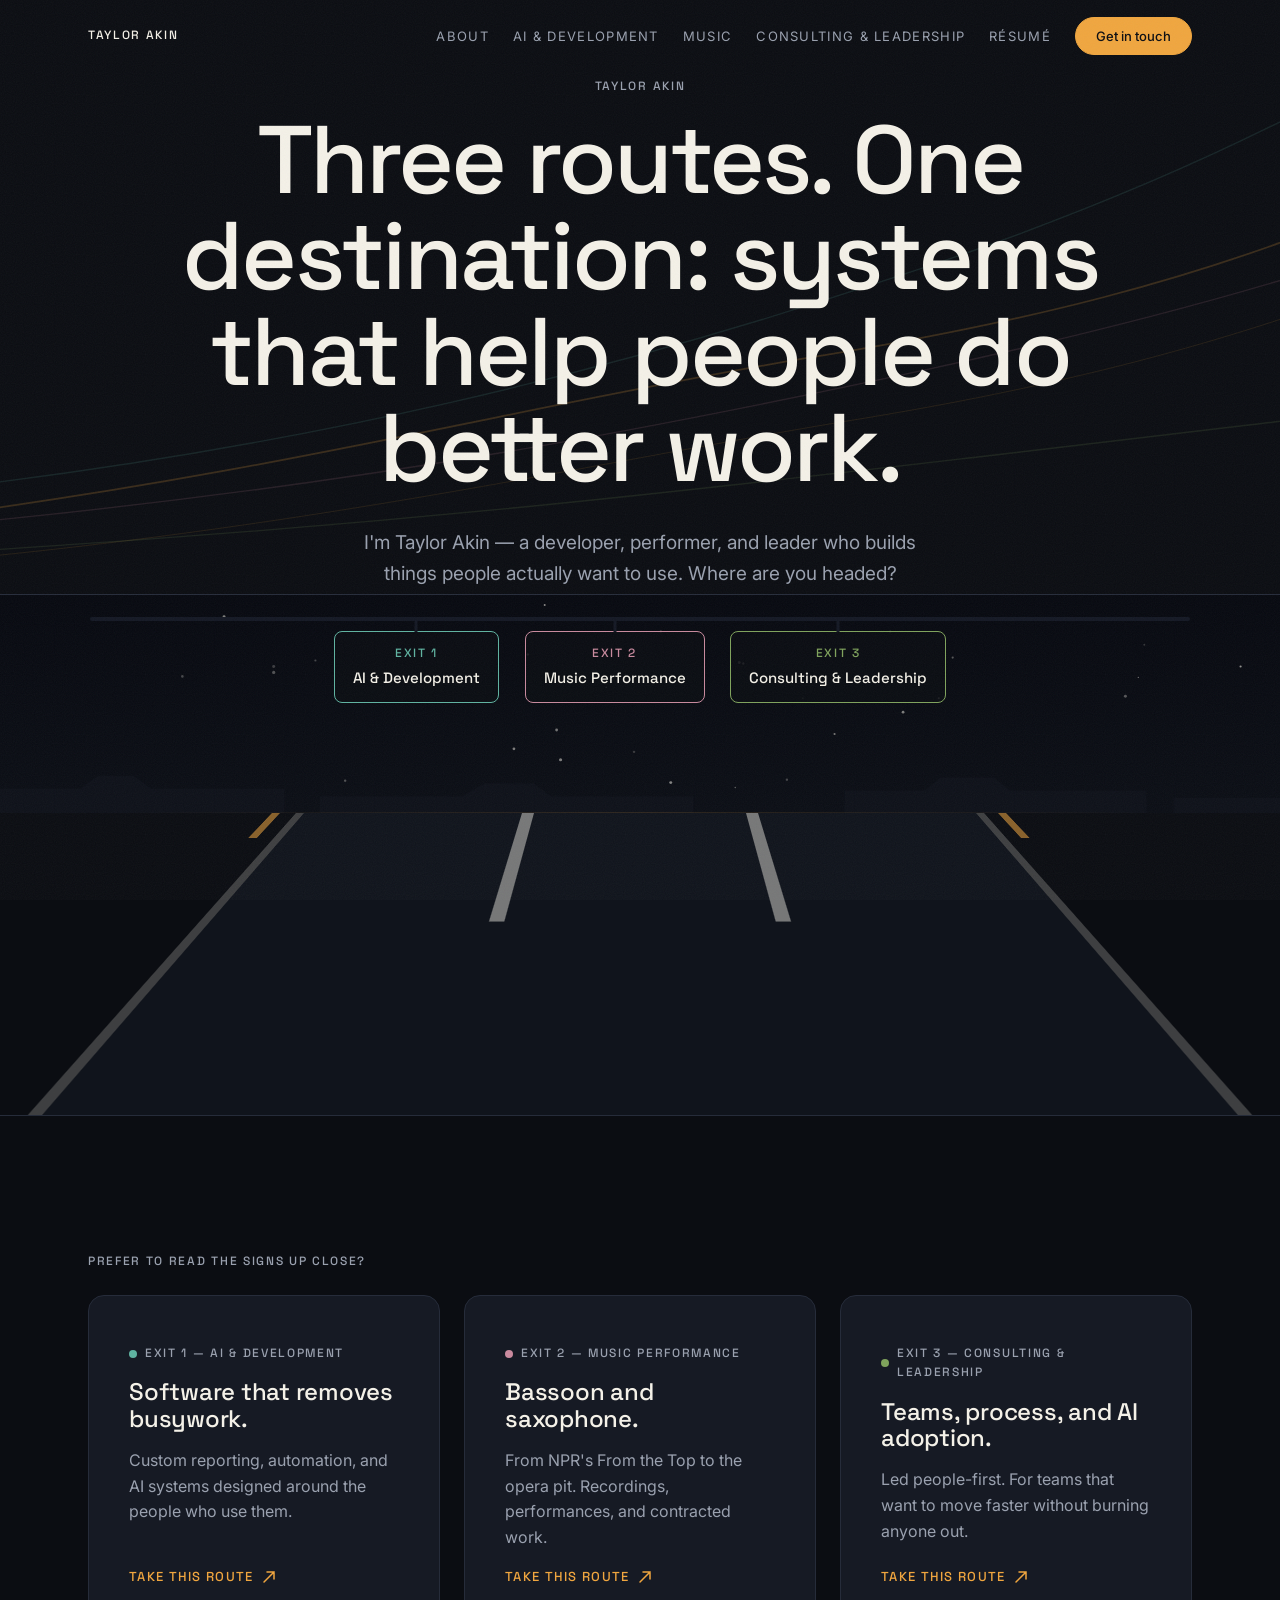
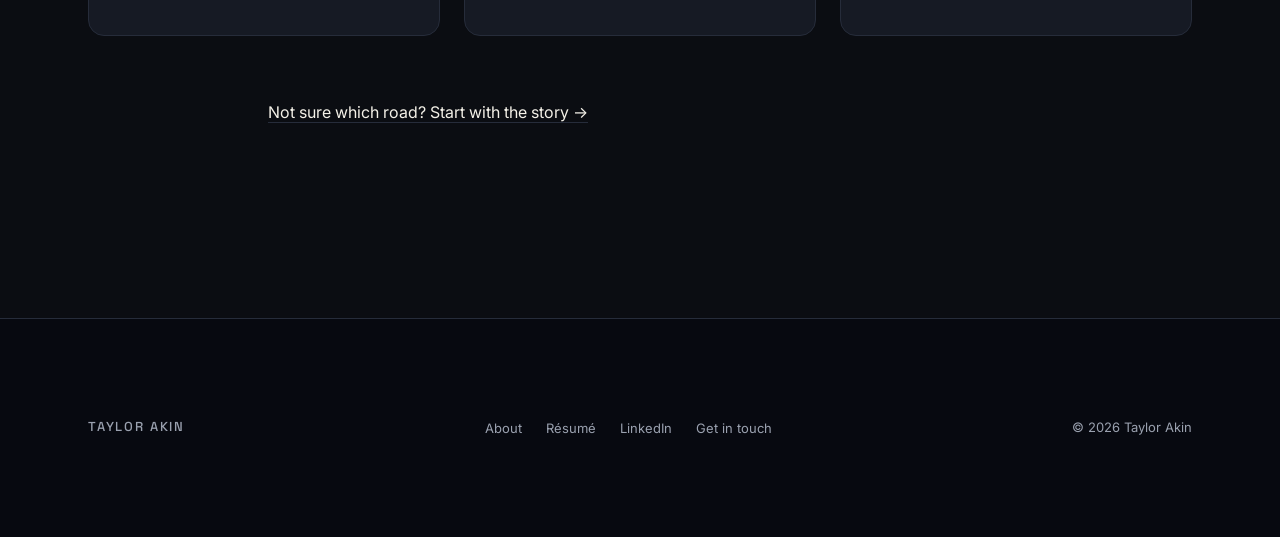
==== index.html @ 7f1b53a5 "Initial commit: Taylor Akin personal website with highway scene and three paths - Static HTML/CSS/Ja" ====
<!DOCTYPE html>
<html lang="en">
<head>
  <meta charset="UTF-8">
  <meta name="viewport" content="width=device-width, initial-scale=1.0">
  <title>Taylor Akin — AI Developer, Musician, Systems-Focused Leader</title>
  <meta name="description" content="Taylor Akin builds systems that help people do better work — AI-powered software, contracted music performance, and people-first technical leadership.">
  <meta property="og:title" content="Taylor Akin — AI Developer, Musician, Systems-Focused Leader">
  <meta property="og:description" content="Taylor Akin builds systems that help people do better work — AI-powered software, contracted music performance, and people-first technical leadership.">
  <meta property="og:type" content="website">
  <meta property="og:site_name" content="Taylor Akin">
  <link rel="icon" type="image/svg+xml" href="/assets/favicon.svg">
  <link rel="preconnect" href="https://fonts.googleapis.com">
  <link rel="preconnect" href="https://fonts.gstatic.com" crossorigin>
  <link href="https://fonts.googleapis.com/css2?family=Inter:wght@400;500&family=Space+Grotesk:wght@500&display=swap" rel="stylesheet">
  <link rel="stylesheet" href="/assets/css/style.css">
</head>
<body>

  <header class="nav">
    <div class="container nav-inner">
      <a class="nav-brand" href="/">Taylor Akin</a>
      <button class="nav-toggle" aria-expanded="false" aria-controls="nav-links">Menu</button>
      <ul class="nav-links" id="nav-links">
        <li><a href="/about/">About</a></li>
        <li><a href="/ai-development/">AI &amp; Development</a></li>
        <li><a href="/music/">Music</a></li>
        <li><a href="/consulting-leadership/">Consulting &amp; Leadership</a></li>
        <li><a href="/resume/">Résumé</a></li>
        <li><a class="btn btn-primary btn-compact" href="/contact/">Get in touch</a></li>
      </ul>
    </div>
  </header>

  <main>
    <section class="hero hero--slim">
      <div class="trails" aria-hidden="true">
        <svg viewBox="0 0 1440 800" preserveAspectRatio="xMidYMid slice">
          <path class="trail trail-sodium" stroke-width="2" opacity="0.2"
                d="M-100,650 C300,600 600,520 900,470 C1150,430 1350,380 1540,300"/>
          <path class="trail trail-sodium" stroke-width="1" opacity="0.12"
                d="M-100,700 C350,660 650,590 950,540 C1200,500 1380,450 1540,390"/>
          <path class="trail trail-teal" stroke-width="1.5" opacity="0.14"
                d="M-100,620 C350,570 700,480 1000,380 C1200,315 1380,240 1540,150"/>
          <path class="trail trail-rose" stroke-width="1.5" opacity="0.14"
                d="M-100,660 C400,615 750,545 1050,480 C1270,432 1420,390 1540,350"/>
          <path class="trail trail-green" stroke-width="1.5" opacity="0.14"
                d="M-100,690 C420,660 800,615 1100,580 C1300,556 1440,540 1540,528"/>
        </svg>
      </div>
      <div class="container hero-inner">
        <span class="eyebrow reveal">Taylor Akin</span>
        <h1 class="reveal reveal-delay-1">Three routes. One destination: systems that help people do better work.</h1>
        <p class="lead reveal reveal-delay-2">I'm Taylor Akin — a developer, performer, and leader who builds things people actually want to use. Where are you headed?</p>
      </div>
    </section>

    <div class="highway" data-highway="full" data-current="home"></div>

    <section class="section-tight mt-8">
      <div class="container">
        <span class="eyebrow reveal">Prefer to read the signs up close?</span>
        <div class="exit-grid mt-5">
          <a class="exit-card reveal" href="/ai-development/">
            <span class="eyebrow"><span class="exit-dot exit-dot--teal"></span>Exit 1 — AI &amp; Development</span>
            <h2>Software that removes busywork.</h2>
            <p>Custom reporting, automation, and AI systems designed around the people who use them.</p>
            <span class="exit-arrow">Take this route
              <svg width="14" height="14" viewBox="0 0 14 14" fill="none"><path d="M2 12 L12 2 M5 2 H12 V9" stroke="currentColor" stroke-width="1.5" stroke-linecap="round"/></svg>
            </span>
          </a>
          <a class="exit-card reveal reveal-delay-1" href="/music/">
            <span class="eyebrow"><span class="exit-dot exit-dot--rose"></span>Exit 2 — Music Performance</span>
            <h2>Bassoon and saxophone.</h2>
            <p>From NPR's From the Top to the opera pit. Recordings, performances, and contracted work.</p>
            <span class="exit-arrow">Take this route
              <svg width="14" height="14" viewBox="0 0 14 14" fill="none"><path d="M2 12 L12 2 M5 2 H12 V9" stroke="currentColor" stroke-width="1.5" stroke-linecap="round"/></svg>
            </span>
          </a>
          <a class="exit-card reveal reveal-delay-2" href="/consulting-leadership/">
            <span class="eyebrow"><span class="exit-dot exit-dot--green"></span>Exit 3 — Consulting &amp; Leadership</span>
            <h2>Teams, process, and AI adoption.</h2>
            <p>Led people-first. For teams that want to move faster without burning anyone out.</p>
            <span class="exit-arrow">Take this route
              <svg width="14" height="14" viewBox="0 0 14 14" fill="none"><path d="M2 12 L12 2 M5 2 H12 V9" stroke="currentColor" stroke-width="1.5" stroke-linecap="round"/></svg>
            </span>
          </a>
        </div>
        <p class="center mt-8 reveal"><a href="/about/">Not sure which road? Start with the story →</a></p>
      </div>
    </section>
  </main>

  <footer class="footer">
    <div class="container footer-inner">
      <span class="nav-brand">Taylor Akin</span>
      <ul class="footer-links">
        <li><a href="/about/">About</a></li>
        <li><a href="/resume/">Résumé</a></li>
        <li><a href="https://www.linkedin.com/in/taylor-akin" rel="noopener" target="_blank">LinkedIn</a></li>
        <li><a href="/contact/">Get in touch</a></li>
      </ul>
      <span>© <span data-year>2026</span> Taylor Akin</span>
    </div>
  </footer>

  <script src="/assets/js/main.js"></script>
  <script src="/assets/js/highway.js"></script>
</body>
</html>
---- assets/css/style.css ----
/* ============================================================
   Taylor Akin — Night Drive design system
   Source of truth: DESIGN.md (approved 2026-07-05)
   ============================================================ */

/* ---------- Tokens ---------- */
:root {
  /* Colours — Taylor Akin brand (derived) */
  --color-asphalt: #0b0d12;
  --color-underpass: #070910;
  --color-overpass: #161a24;
  --color-overpass-lift: #1c2130;
  --color-guardrail: #262c3a;
  --color-lane-paint: #f4f1e8;
  --color-dust: #9aa1af;
  --color-sodium: #f0a63f;
  --color-sodium-deep: #c77f1d;
  --color-exit-teal: #5fb3a1;
  --color-exit-rose: #c98a9e;
  --color-exit-green: #7fa35c;

  /* Fonts */
  --font-display: 'Space Grotesk', ui-sans-serif, system-ui, sans-serif;
  --font-body: 'Inter', ui-sans-serif, system-ui, sans-serif;

  /* Type scale */
  --text-display: clamp(3rem, 8vw, 6rem);
  --text-heading-lg: clamp(2.25rem, 5vw, 3.8rem);
  --text-heading: clamp(1.75rem, 3.5vw, 2.25rem);
  --text-subheading: 1.5rem;
  --text-body-lg: 1.1875rem;
  --text-body: 1rem;
  --text-caption: 0.8125rem;
  --text-eyebrow: 0.75rem;

  /* Spacing */
  --space-1: 4px;  --space-2: 8px;   --space-3: 12px;  --space-4: 16px;
  --space-5: 24px; --space-6: 32px;  --space-7: 48px;  --space-8: 64px;
  --space-9: 96px; --space-10: 120px; --space-11: 160px; --space-12: 200px;

  /* Layout */
  --page-max-width: 1200px;
  --prose-max-width: 680px;
  --section-gap: var(--space-10);

  /* Radius */
  --radius-pill: 999px;
  --radius-card: 16px;
  --radius-chip: 8px;

  /* Motion */
  --ease-glide: cubic-bezier(0.19, 1, 0.22, 1);
  --duration-micro: 0.3s;
  --duration-reveal: 0.9s;

  /* Glow — sole elevation effect */
  --glow-sodium: 0 0 24px rgba(240, 166, 63, 0.25);
}

/* ---------- Reset & base ---------- */
*, *::before, *::after { box-sizing: border-box; margin: 0; padding: 0; }

html { scroll-behavior: smooth; }

body {
  background: var(--color-asphalt);
  color: var(--color-lane-paint);
  font-family: var(--font-body);
  font-size: var(--text-body);
  line-height: 1.6;
  -webkit-font-smoothing: antialiased;
  overflow-x: hidden;
}

img, svg, iframe { max-width: 100%; display: block; }

a { color: inherit; text-decoration: none; }

::selection { background: var(--color-sodium); color: var(--color-asphalt); }

:focus-visible {
  outline: 2px solid var(--color-sodium);
  outline-offset: 2px;
  border-radius: 2px;
}

/* Asphalt grain — one fixed noise overlay for atmosphere */
body::after {
  content: "";
  position: fixed;
  inset: 0;
  pointer-events: none;
  z-index: 999;
  opacity: 0.05;
  background-image: url("data:image/svg+xml,%3Csvg xmlns='http://www.w3.org/2000/svg' width='160' height='160'%3E%3Cfilter id='n'%3E%3CfeTurbulence type='fractalNoise' baseFrequency='0.9' numOctaves='2'/%3E%3C/filter%3E%3Crect width='100%25' height='100%25' filter='url(%23n)'/%3E%3C/svg%3E");
}

/* ---------- Typography ---------- */
h1, h2, h3, h4 {
  font-family: var(--font-display);
  font-weight: 500;
  color: var(--color-lane-paint);
}

h1 { font-size: var(--text-heading-lg); line-height: 1.05; letter-spacing: -0.02em; }
h2 { font-size: var(--text-heading); line-height: 1.1; letter-spacing: -0.01em; }
h3 { font-size: var(--text-subheading); line-height: 1.3; letter-spacing: -0.01em; }

p { color: var(--color-dust); max-width: var(--prose-max-width); }
p strong { color: var(--color-lane-paint); font-weight: 500; }

.lead { font-size: var(--text-body-lg); }

.eyebrow {
  font-family: var(--font-display);
  font-size: var(--text-eyebrow);
  font-weight: 500;
  text-transform: uppercase;
  letter-spacing: 0.14em;
  color: var(--color-dust);
  display: block;
  margin-bottom: var(--space-4);
}

.text-sodium { color: var(--color-sodium); }

/* Inline links inside prose */
.prose a, p a {
  color: var(--color-lane-paint);
  border-bottom: 1px solid var(--color-guardrail);
  transition: color var(--duration-micro) ease-out, border-color var(--duration-micro) ease-out;
}
.prose a:hover, p a:hover { color: var(--color-sodium); border-color: var(--color-sodium); }

/* ---------- Layout ---------- */
.container {
  max-width: var(--page-max-width);
  margin-inline: auto;
  padding-inline: clamp(20px, 4vw, 48px);
}

.section { padding-block: clamp(72px, 9vw, 120px); }
.section-tight { padding-block: clamp(48px, 6vw, 72px); }

/* Dashed lane divider — max one per page */
.lane-divider {
  border: none;
  border-top: 1px dashed var(--color-guardrail);
  max-width: var(--page-max-width);
  margin-inline: auto;
}

/* Thin light streak used as interior-page motif */
.streak {
  height: 1px;
  background: linear-gradient(90deg, transparent, rgba(240, 166, 63, 0.4), transparent);
  border: none;
  margin: 0 auto;
  max-width: var(--page-max-width);
}

/* ---------- Navigation ---------- */
.nav {
  position: fixed;
  top: 0; left: 0; right: 0;
  z-index: 100;
  transition: background-color var(--duration-micro) ease-out, backdrop-filter var(--duration-micro) ease-out;
}
.nav.is-scrolled {
  background: rgba(11, 13, 18, 0.8);
  backdrop-filter: blur(8px);
  -webkit-backdrop-filter: blur(8px);
  border-bottom: 1px solid var(--color-guardrail);
}
.nav-inner {
  display: flex;
  align-items: center;
  justify-content: space-between;
  gap: var(--space-5);
  height: 72px;
}
.nav-brand {
  font-family: var(--font-display);
  font-weight: 500;
  font-size: var(--text-eyebrow);
  letter-spacing: 0.14em;
  text-transform: uppercase;
  color: var(--color-lane-paint);
  white-space: nowrap;
}
.nav-links {
  display: flex;
  align-items: center;
  gap: var(--space-5);
  list-style: none;
}
.nav-links a:not(.btn) {
  font-size: var(--text-caption);
  text-transform: uppercase;
  letter-spacing: 0.1em;
  color: var(--color-dust);
  padding-block: var(--space-2);
  border-bottom: 2px solid transparent;
  transition: color var(--duration-micro) ease-out, border-color var(--duration-micro) ease-out;
}
.nav-links a:not(.btn):hover { color: var(--color-lane-paint); }
.nav-links a[aria-current="page"] {
  color: var(--color-lane-paint);
  border-bottom-color: var(--color-sodium);
}
.nav-toggle {
  display: none;
  background: none;
  border: 1px solid var(--color-guardrail);
  border-radius: var(--radius-chip);
  color: var(--color-lane-paint);
  font: inherit;
  padding: var(--space-2) var(--space-3);
  cursor: pointer;
}

@media (max-width: 920px) {
  .nav-toggle { display: block; }
  .nav-links {
    display: none;
    position: absolute;
    top: 72px; left: 0; right: 0;
    flex-direction: column;
    align-items: flex-start;
    padding: var(--space-5) clamp(20px, 4vw, 48px) var(--space-6);
    background: rgba(11, 13, 18, 0.97);
    backdrop-filter: blur(8px);
    border-bottom: 1px solid var(--color-guardrail);
  }
  .nav-links.is-open { display: flex; }
}

/* ---------- Buttons ---------- */
.btn {
  display: inline-flex;
  align-items: center;
  gap: var(--space-2);
  font-family: var(--font-body);
  font-size: 0.9375rem;
  font-weight: 500;
  border-radius: var(--radius-pill);
  padding: 12px 28px;
  cursor: pointer;
  transition: background-color var(--duration-micro) ease-out,
              border-color var(--duration-micro) ease-out,
              color var(--duration-micro) ease-out,
              box-shadow var(--duration-micro) ease-out;
}
.btn-primary {
  background: var(--color-sodium);
  color: var(--color-asphalt);
  border: 1px solid var(--color-sodium);
}
.btn-primary:hover {
  background: var(--color-sodium-deep);
  border-color: var(--color-sodium-deep);
  box-shadow: var(--glow-sodium);
}
.btn-ghost {
  background: transparent;
  color: var(--color-lane-paint);
  border: 1px solid rgba(244, 241, 232, 0.3);
}
.btn-ghost:hover { border-color: var(--color-lane-paint); }
.btn-compact { padding: 8px 20px; font-size: var(--text-caption); }

/* ---------- Hero ---------- */
.hero {
  position: relative;
  min-height: 100vh;
  display: flex;
  flex-direction: column;
  justify-content: center;
  padding-top: 72px;
  overflow: hidden;
}
.hero-inner { position: relative; z-index: 2; text-align: center; }
.hero h1 {
  font-size: var(--text-display);
  line-height: 1.0;
  letter-spacing: -0.03em;
  max-width: 20ch;
  margin-inline: auto;
}
.hero .lead {
  margin: var(--space-6) auto 0;
  max-width: 46ch;
}

/* Interior page hero — shorter, left-aligned */
.page-hero {
  position: relative;
  padding-top: calc(72px + clamp(72px, 10vw, 140px));
  padding-bottom: clamp(48px, 6vw, 88px);
  overflow: hidden;
}
.page-hero h1 { max-width: 16ch; }
.page-hero .lead { margin-top: var(--space-5); }

/* Light trails — signature visual (full-size on Home only) */
.trails {
  position: absolute;
  inset: 0;
  z-index: 1;
  pointer-events: none;
}
.trails svg { width: 100%; height: 100%; }
.trail {
  fill: none;
  stroke-linecap: round;
  animation: trail-drift 10s ease-in-out infinite alternate;
}
.trail-sodium { stroke: var(--color-sodium); }
.trail-teal   { stroke: var(--color-exit-teal); animation-delay: -3s; }
.trail-rose   { stroke: var(--color-exit-rose); animation-delay: -6s; }
.trail-green  { stroke: var(--color-exit-green); animation-delay: -8s; }

@keyframes trail-drift {
  from { opacity: 0.5; transform: translateX(-1.5%); }
  to   { opacity: 1;   transform: translateX(1.5%); }
}

/* ---------- Exit sign path cards ---------- */
.exit-grid {
  display: grid;
  grid-template-columns: repeat(3, 1fr);
  gap: var(--space-5);
}
@media (max-width: 860px) { .exit-grid { grid-template-columns: 1fr; } }

.exit-card {
  position: relative;
  display: flex;
  flex-direction: column;
  gap: var(--space-4);
  background: var(--color-overpass);
  border: 1px solid var(--color-guardrail);
  border-radius: var(--radius-card);
  padding: var(--space-7) 40px;
  transition: background-color var(--duration-micro) ease-out, border-color var(--duration-micro) ease-out;
}
.exit-card:hover { background: var(--color-overpass-lift); border-color: #303748; }
.exit-card .eyebrow {
  display: flex;
  align-items: center;
  gap: var(--space-2);
  margin-bottom: 0;
}
.exit-dot {
  width: 8px; height: 8px;
  border-radius: 50%;
  flex-shrink: 0;
}
.exit-dot--teal  { background: var(--color-exit-teal); }
.exit-dot--rose  { background: var(--color-exit-rose); }
.exit-dot--green { background: var(--color-exit-green); }

.exit-card h2, .exit-card h3 { font-size: var(--text-subheading); }
.exit-card p { font-size: var(--text-body); }
.exit-arrow {
  margin-top: auto;
  align-self: flex-start;
  display: inline-flex;
  align-items: center;
  gap: var(--space-2);
  color: var(--color-sodium);
  font-family: var(--font-display);
  font-size: var(--text-caption);
  font-weight: 500;
  letter-spacing: 0.1em;
  text-transform: uppercase;
}
.exit-arrow svg { transition: transform var(--duration-micro) ease-out; }
.exit-card:hover .exit-arrow svg { transform: translate(2px, -2px); }

/* ---------- Content cards ---------- */
.card {
  background: var(--color-overpass);
  border: 1px solid var(--color-guardrail);
  border-radius: var(--radius-card);
  padding: 40px;
}
.card + .card { margin-top: var(--space-5); }
.card h3 { margin-bottom: var(--space-3); }
.card .eyebrow { margin-bottom: var(--space-3); }

.card-grid {
  display: grid;
  grid-template-columns: repeat(auto-fit, minmax(280px, 1fr));
  gap: var(--space-5);
}
.card-grid .card + .card { margin-top: 0; }

.stat {
  font-family: var(--font-display);
  font-size: var(--text-heading);
  color: var(--color-sodium);
  line-height: 1;
}

/* ---------- Lists ---------- */
.tag-list {
  display: flex;
  flex-wrap: wrap;
  gap: var(--space-2);
  list-style: none;
}
.tag {
  font-size: var(--text-caption);
  color: var(--color-dust);
  border: 1px solid var(--color-guardrail);
  border-radius: var(--radius-pill);
  padding: 6px 14px;
}

.reading-list {
  list-style: none;
  columns: 2;
  column-gap: var(--space-7);
}
@media (max-width: 700px) { .reading-list { columns: 1; } }
.reading-list li {
  color: var(--color-dust);
  padding-block: var(--space-3);
  border-bottom: 1px dashed var(--color-guardrail);
  break-inside: avoid;
}
.reading-list li strong { color: var(--color-lane-paint); font-weight: 500; }

/* Numbered how-I-work list */
.numbered-list { list-style: none; counter-reset: step; }
.numbered-list li {
  counter-increment: step;
  position: relative;
  padding: var(--space-4) 0 var(--space-4) var(--space-8);
  border-bottom: 1px dashed var(--color-guardrail);
  color: var(--color-dust);
  max-width: var(--prose-max-width);
}
.numbered-list li::before {
  content: counter(step, decimal-leading-zero);
  position: absolute;
  left: 0;
  top: var(--space-4);
  font-family: var(--font-display);
  font-weight: 500;
  color: var(--color-sodium);
}
.numbered-list strong { color: var(--color-lane-paint); font-weight: 500; }

/* ---------- Timeline ---------- */
.filter-bar {
  display: flex;
  flex-wrap: wrap;
  gap: var(--space-2);
  margin-bottom: var(--space-7);
}
.filter-pill {
  font-family: var(--font-body);
  font-size: var(--text-caption);
  color: var(--color-dust);
  background: transparent;
  border: 1px solid var(--color-guardrail);
  border-radius: var(--radius-pill);
  padding: 8px 18px;
  cursor: pointer;
  transition: all var(--duration-micro) ease-out;
}
.filter-pill:hover { color: var(--color-lane-paint); border-color: var(--color-dust); }
.filter-pill.is-active { color: var(--color-sodium); border-color: var(--color-sodium); background: rgba(240, 166, 63, 0.12); }
.filter-pill.is-active[data-filter="dev"] { color: var(--color-exit-teal); border-color: var(--color-exit-teal); background: rgba(95, 179, 161, 0.12); }
.filter-pill.is-active[data-filter="music"] { color: var(--color-exit-rose); border-color: var(--color-exit-rose); background: rgba(201, 138, 158, 0.12); }
.filter-pill.is-active[data-filter="leadership"] { color: var(--color-exit-green); border-color: var(--color-exit-green); background: rgba(127, 163, 92, 0.12); }
.filter-pill.is-active[data-filter="education"] { color: var(--color-lane-paint); border-color: var(--color-lane-paint); background: rgba(244, 241, 232, 0.08); }

.timeline {
  position: relative;
  padding-left: var(--space-6);
  border-left: 2px solid var(--color-guardrail);
}
.timeline-entry {
  position: relative;
  padding-bottom: var(--space-7);
  transition: opacity var(--duration-micro) ease-out;
}
.timeline-entry::before {
  content: "";
  position: absolute;
  left: calc(-1 * var(--space-6) - 5px);
  top: 8px;
  width: 8px; height: 8px;
  border-radius: 50%;
  background: var(--color-sodium);
}
.timeline-entry.is-dimmed { opacity: 0.2; }
.timeline-entry .eyebrow { margin-bottom: var(--space-2); }
.timeline-entry h3 { margin-bottom: var(--space-2); }
.timeline-entry p { margin-bottom: var(--space-3); }

.cat-tags { display: flex; flex-wrap: wrap; gap: var(--space-2); list-style: none; }
.cat-tag {
  font-size: var(--text-eyebrow);
  font-family: var(--font-display);
  font-weight: 500;
  text-transform: uppercase;
  letter-spacing: 0.1em;
  border-radius: var(--radius-pill);
  padding: 4px 12px;
}
.cat-tag--dev { color: var(--color-exit-teal); background: rgba(95, 179, 161, 0.15); }
.cat-tag--music { color: var(--color-exit-rose); background: rgba(201, 138, 158, 0.15); }
.cat-tag--leadership { color: var(--color-exit-green); background: rgba(127, 163, 92, 0.15); }
.cat-tag--education { color: var(--color-lane-paint); background: rgba(244, 241, 232, 0.1); }

/* ---------- Media embeds ---------- */
.embed-card {
  border: 1px solid var(--color-guardrail);
  border-radius: var(--radius-card);
  overflow: hidden;
  background: var(--color-overpass);
}
.embed-card .ratio {
  position: relative;
  aspect-ratio: 16 / 9;
}
.embed-card iframe {
  position: absolute;
  inset: 0;
  width: 100%; height: 100%;
  border: 0;
}
.embed-caption {
  padding: var(--space-4) var(--space-5);
  font-size: var(--text-caption);
  color: var(--color-dust);
}
.embed-grid {
  display: grid;
  grid-template-columns: 1fr 1fr;
  gap: var(--space-5);
  margin-top: var(--space-5);
}
@media (max-width: 700px) { .embed-grid { grid-template-columns: 1fr; } }

/* Link card (From the Top) */
.link-card {
  display: flex;
  align-items: center;
  justify-content: space-between;
  gap: var(--space-4);
  background: var(--color-overpass);
  border: 1px solid var(--color-guardrail);
  border-radius: var(--radius-card);
  padding: var(--space-5) var(--space-6);
  transition: background-color var(--duration-micro) ease-out, border-color var(--duration-micro) ease-out;
}
.link-card:hover { background: var(--color-overpass-lift); border-color: #303748; }
.link-card .link-title { color: var(--color-lane-paint); font-weight: 500; }
.link-card .link-sub { font-size: var(--text-caption); color: var(--color-dust); }
.link-card .exit-arrow { margin: 0; }

/* ---------- Forms ---------- */
.intent-group {
  display: flex;
  flex-wrap: wrap;
  gap: var(--space-2);
}
.intent-pill {
  position: relative;
  font-size: var(--text-caption);
  color: var(--color-dust);
  border: 1px solid var(--color-guardrail);
  border-radius: var(--radius-pill);
  padding: 10px 20px;
  cursor: pointer;
  transition: all var(--duration-micro) ease-out;
}
.intent-pill:hover { color: var(--color-lane-paint); border-color: var(--color-dust); }
.intent-pill input {
  position: absolute;
  opacity: 0;
  inset: 0;
  cursor: pointer;
}
.intent-pill.is-selected {
  color: var(--color-sodium);
  border-color: var(--color-sodium);
  background: rgba(240, 166, 63, 0.15);
}
.intent-helper {
  margin-top: var(--space-4);
  font-size: var(--text-caption);
  color: var(--color-sodium);
  min-height: 1.4em;
}

.form-grid { display: grid; gap: var(--space-5); margin-top: var(--space-6); max-width: var(--prose-max-width); }
.form-row { display: grid; grid-template-columns: 1fr 1fr; gap: var(--space-5); }
@media (max-width: 600px) { .form-row { grid-template-columns: 1fr; } }

.field label {
  display: block;
  font-size: var(--text-caption);
  color: var(--color-dust);
  margin-bottom: var(--space-2);
}
.field input, .field textarea {
  width: 100%;
  background: var(--color-overpass);
  border: 1px solid var(--color-guardrail);
  border-radius: var(--radius-card);
  color: var(--color-lane-paint);
  font: inherit;
  padding: 14px 18px;
  transition: border-color var(--duration-micro) ease-out;
}
.field input:focus, .field textarea:focus {
  outline: none;
  border-color: var(--color-sodium);
}
.field textarea { min-height: 160px; resize: vertical; }

.form-status {
  font-size: var(--text-caption);
  color: var(--color-sodium);
  min-height: 1.4em;
}

/* ---------- Footer ---------- */
.footer {
  background: var(--color-underpass);
  border-top: 1px solid var(--color-guardrail);
  padding-block: var(--space-9);
  margin-top: var(--section-gap);
}
.footer-inner {
  display: flex;
  flex-wrap: wrap;
  align-items: center;
  justify-content: space-between;
  gap: var(--space-5);
}
.footer a, .footer span {
  font-size: var(--text-caption);
  color: var(--color-dust);
}
.footer a { transition: color var(--duration-micro) ease-out; }
.footer a:hover { color: var(--color-lane-paint); }
.footer-links { display: flex; gap: var(--space-5); list-style: none; flex-wrap: wrap; }

/* ---------- Reveal animations ---------- */
.reveal {
  opacity: 0;
  transform: translateY(24px);
  transition: opacity var(--duration-reveal) var(--ease-glide),
              transform var(--duration-reveal) var(--ease-glide);
}
.reveal.is-visible { opacity: 1; transform: none; }
.reveal-delay-1 { transition-delay: 0.1s; }
.reveal-delay-2 { transition-delay: 0.2s; }
.reveal-delay-3 { transition-delay: 0.3s; }

/* ---------- Utility ---------- */
.mt-2 { margin-top: var(--space-2); } .mt-4 { margin-top: var(--space-4); }
.mt-5 { margin-top: var(--space-5); } .mt-6 { margin-top: var(--space-6); }
.mt-7 { margin-top: var(--space-7); } .mt-8 { margin-top: var(--space-8); }
.cta-row { display: flex; flex-wrap: wrap; gap: var(--space-4); margin-top: var(--space-6); }
.center { text-align: center; }
.center p { margin-inline: auto; }

.visually-hidden {
  position: absolute;
  width: 1px; height: 1px;
  clip-path: inset(50%);
  overflow: hidden;
  white-space: nowrap;
}

/* ---------- Highway scene (Night Drive, chase-cam) ---------- */
.hero--slim { min-height: 66vh; }

[data-highway="mini"] { margin-top: var(--section-gap); }
.highway + .footer { margin-top: 0; }

.highway {
  --roll-dur: 0.9s;
  --ground-top: 42%;
  position: relative;
  height: clamp(460px, 58vh, 600px);
  overflow: hidden;
  border-top: 1px solid var(--color-guardrail);
  border-bottom: 1px solid var(--color-guardrail);
  background: linear-gradient(180deg, var(--color-underpass) 0%, #0b0e15 var(--ground-top), var(--color-asphalt) 100%);
}
.highway--mini { height: 260px; --ground-top: 34%; }

/* Sky + horizon */
.hw-sky {
  position: absolute;
  top: 0; left: 0; right: 0;
  height: var(--ground-top);
  width: 100%;
}
.hw-twinkle { animation: hw-twinkle 3.5s ease-in-out infinite; }
@keyframes hw-twinkle { 50% { opacity: 0.05; } }

.hw-mesas {
  position: absolute;
  left: 0; right: 0;
  top: calc(var(--ground-top) - 56px);
  height: 56px;
  width: 100%;
}
.highway--mini .hw-mesas { top: calc(var(--ground-top) - 36px); height: 36px; }

.hw-horizon {
  position: absolute;
  left: 0; right: 0;
  top: calc(var(--ground-top) - 1px);
  height: 2px;
  background: linear-gradient(90deg, transparent 10%, rgba(240, 166, 63, 0.14) 50%, transparent 90%);
}

/* Perspective ground plane — the video-game road */
.hw-ground {
  position: absolute;
  top: var(--ground-top); left: 0; right: 0; bottom: 0;
  overflow: hidden;
}
.hw-plane {
  position: absolute;
  top: 0; left: 50%;
  width: 2000px;
  height: 5200px;
  transform: translateX(-50%) perspective(620px) rotateX(58deg);
  transform-origin: top center;
  background:
    linear-gradient(90deg,
      transparent 0 32.8%,
      rgba(244, 241, 232, 0.22) 32.8% 33.2%,
      #10141c 33.2% 66.8%,
      rgba(244, 241, 232, 0.22) 66.8% 67.2%,
      transparent 67.2% 100%),
    var(--color-asphalt);
}
.hw-roll {
  position: absolute;
  top: 0; bottom: 0;
  animation: hw-roll var(--roll-dur) linear infinite;
}
@keyframes hw-roll { to { background-position-y: 560px; } }

.hw-dashline {
  width: 12px;
  transform: translateX(-50%);
  background: repeating-linear-gradient(180deg,
    rgba(244, 241, 232, 0.45) 0 160px,
    transparent 160px 560px);
}
.hw-dashline--l { left: 44.4%; }
.hw-dashline--r { left: 55.6%; }
.hw-ticks {
  width: 8px;
  background: repeating-linear-gradient(180deg,
    rgba(240, 166, 63, 0.55) 0 44px,
    transparent 44px 560px);
}
.hw-ticks--left  { left: 31.6%; }
.hw-ticks--right { left: 67.9%; }

/* Headlight pool ahead of the car */
.hw-beamglow {
  position: absolute;
  left: 50%;
  bottom: 26%;
  width: 36%;
  height: 20%;
  transform: translateX(-50%);
  background: radial-gradient(ellipse at center, rgba(240, 166, 63, 0.13), transparent 70%);
  pointer-events: none;
}
.highway--mini .hw-beamglow { bottom: 34%; }

/* The car — rear chase-cam view */
.hw-car {
  position: absolute;
  left: 50%;
  bottom: 3%;
  width: clamp(190px, 21vw, 280px);
  transform: translateX(-50%);
  transition: transform 1.05s cubic-bezier(0.5, 0, 0.8, 0.45), opacity 1.05s ease-in;
  z-index: 2;
}
.highway--mini .hw-car { width: 130px; bottom: 5%; }
.hw-carbob { animation: hw-bob 1.3s ease-in-out infinite alternate; }
@keyframes hw-bob { to { transform: translateY(-2px) rotate(0.3deg); } }
.hw-tl { filter: drop-shadow(0 0 6px rgba(226, 85, 77, 0.85)); }
.hw-signal { opacity: 0; }

/* Rare oncoming car — headlights growing from the horizon, left lane */
.hw-passer {
  position: absolute;
  left: 44%;
  top: 3%;
  display: flex;
  gap: 7px;
  opacity: 0;
  pointer-events: none;
}
.hw-passer span {
  width: 7px; height: 7px;
  border-radius: 50%;
  background: #f7d9a8;
  box-shadow: 0 0 10px 3px rgba(247, 217, 168, 0.6);
}
.hw-passer.run { animation: hw-pass 4s cubic-bezier(0.5, 0, 0.85, 0.5) forwards; }
@keyframes hw-pass {
  0%   { transform: translate(0, 0) scale(0.15); opacity: 0; }
  10%  { opacity: 0.9; }
  85%  { opacity: 1; }
  100% { transform: translate(-46vw, 62vh) scale(2.6); opacity: 0; }
}

/* Exit signs — overhead gantry */
.hw-signs {
  position: absolute;
  top: 7%;
  left: 0; right: 0;
  display: flex;
  justify-content: center;
  align-items: flex-start;
  gap: clamp(10px, 2vw, 28px);
  padding-inline: 16px;
  flex-wrap: wrap;
  z-index: 3;
}
.hw-signs::before {
  content: "";
  position: absolute;
  top: -14px;
  left: 7%;
  right: 7%;
  height: 4px;
  border-radius: 2px;
  background: #141824;
}
.hw-sign {
  --tint: var(--color-sodium);
  position: relative;
  display: flex;
  flex-direction: column;
  gap: 2px;
  background: rgba(11, 13, 18, 0.85);
  border: 1px solid var(--tint);
  border-radius: var(--radius-chip);
  padding: 12px 18px;
  text-align: center;
  transition: box-shadow var(--duration-micro) ease-out, transform var(--duration-micro) ease-out, opacity 0.4s ease-out;
}
.hw-sign::before {
  content: "";
  position: absolute;
  top: -14px;
  left: 50%;
  transform: translateX(-50%);
  width: 3px;
  height: 14px;
  background: #141824;
}
.hw-sign--teal   { --tint: var(--color-exit-teal); }
.hw-sign--rose   { --tint: var(--color-exit-rose); }
.hw-sign--green  { --tint: var(--color-exit-green); }
.hw-sign--sodium { --tint: var(--color-sodium); }

.hw-sign-exit {
  font-family: var(--font-display);
  font-size: var(--text-eyebrow);
  font-weight: 500;
  text-transform: uppercase;
  letter-spacing: 0.14em;
  color: var(--tint);
}
.hw-sign-label {
  font-family: var(--font-display);
  font-weight: 500;
  font-size: 0.9375rem;
  color: var(--color-lane-paint);
  white-space: nowrap;
}
.hw-sign:hover, .hw-sign:focus-visible {
  transform: scale(1.05);
  box-shadow: 0 0 28px color-mix(in srgb, var(--tint) 45%, transparent);
}

.highway--mini .hw-sign { padding: 8px 14px; }
.highway--mini .hw-sign-label { font-size: 0.8125rem; }
.highway--mini .hw-signs { top: 9%; }

/* Taking the exit */
.highway.is-exiting { --roll-dur: 0.28s; }
.highway.is-exiting .hw-car {
  transform: translate(calc(-50% + 19vw), -170%) scale(0.45);
}
.highway.is-exiting .hw-carbob { animation: none; }
.highway.is-exiting .hw-signal { animation: hw-blink 0.32s steps(2, start) infinite; }
@keyframes hw-blink { 50% { opacity: 1; } }
.highway.is-exiting .hw-sign:not(.is-taken) { opacity: 0.12; }
.highway.is-exiting .hw-sign.is-taken {
  transform: scale(1.1);
  box-shadow: 0 0 36px color-mix(in srgb, var(--tint) 60%, transparent);
}
.highway::before {
  content: "";
  position: absolute;
  inset: 0;
  z-index: 5;
  background: var(--color-asphalt);
  opacity: 0;
  pointer-events: none;
  transition: opacity 0.4s ease-out 0.65s;
}
.highway.is-exiting::before { opacity: 1; }

@media (max-width: 700px) {
  .highway { height: 440px; }
  .hw-sign { padding: 8px 12px; }
  .hw-sign-label { font-size: 0.75rem; white-space: normal; max-width: 15ch; }
  .hw-car { width: 160px; }
}

/* ---------- Reduced motion ---------- */
@media (prefers-reduced-motion: reduce) {
  html { scroll-behavior: auto; }
  .trail { animation: none; opacity: 0.8; }
  .reveal { opacity: 1; transform: none; transition: none; }
  * { transition-duration: 0.01ms !important; animation-duration: 0.01ms !important; }
}
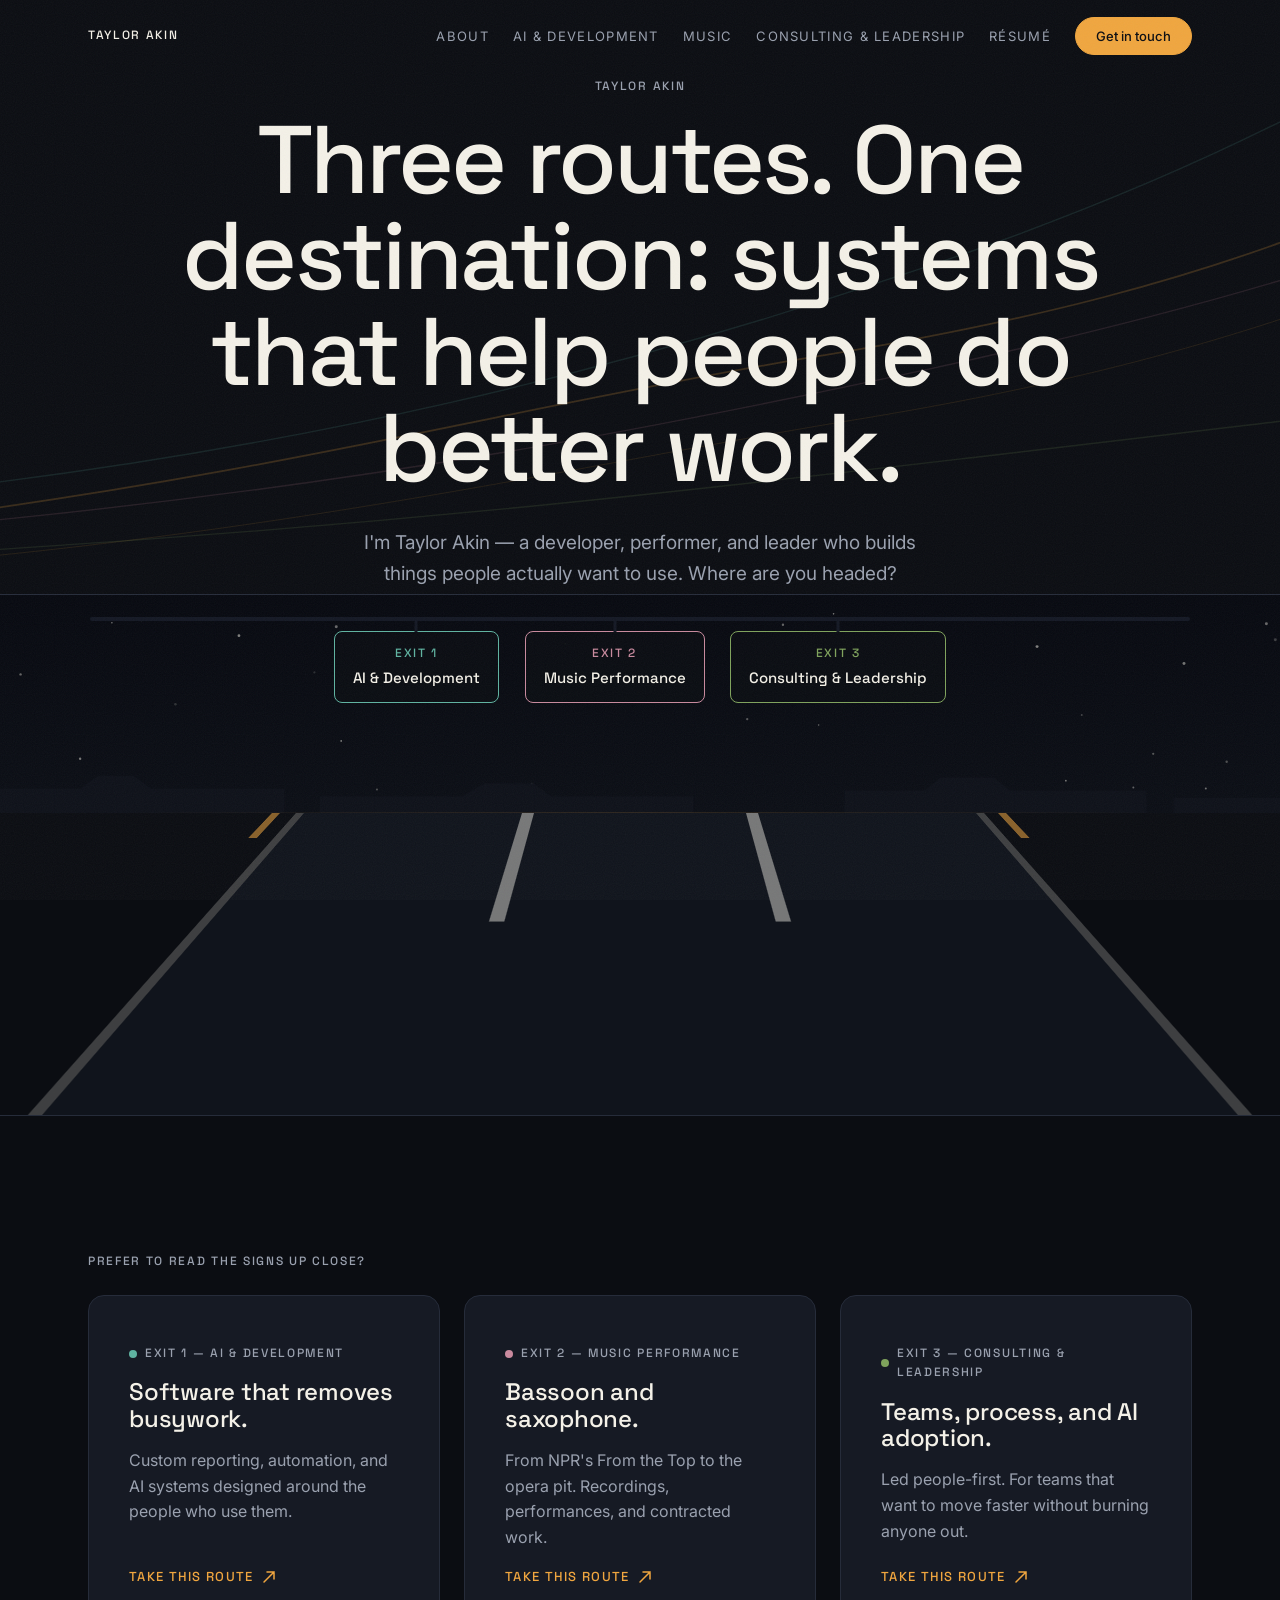
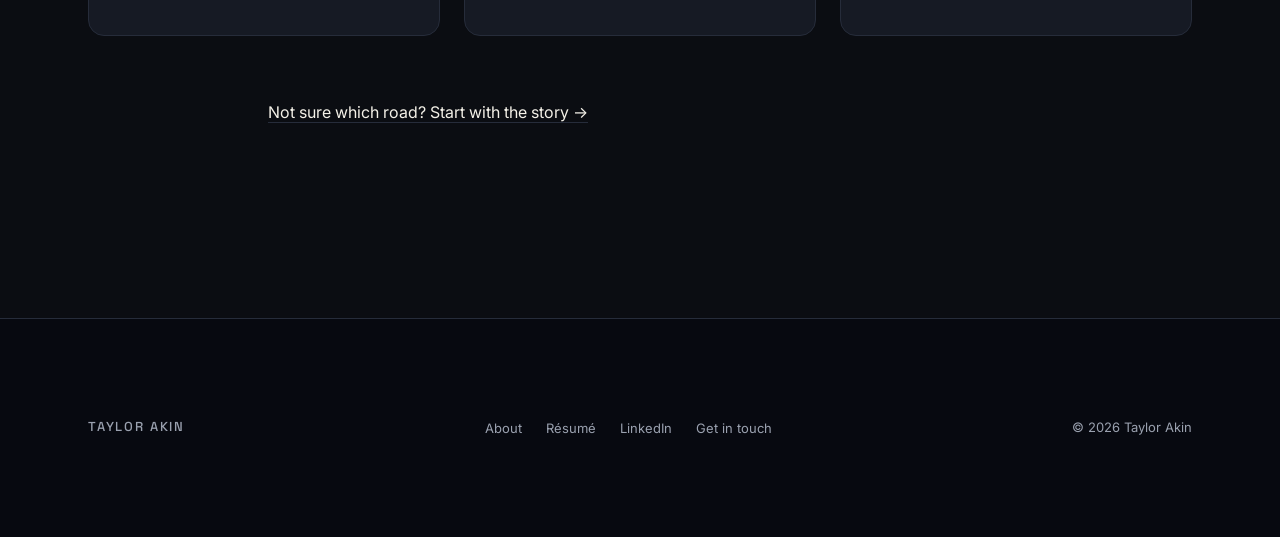
==== commit 346bc5e7: "Fix: add base href for Github Pages subdirectory deployment All HTML files now have <base href="/per" ====
--- a/index.html
+++ b/index.html
@@ -3,6 +3,7 @@
 <head>
   <meta charset="UTF-8">
   <meta name="viewport" content="width=device-width, initial-scale=1.0">
+  <base href="/personal-website/">
   <title>Taylor Akin — AI Developer, Musician, Systems-Focused Leader</title>
   <meta name="description" content="Taylor Akin builds systems that help people do better work — AI-powered software, contracted music performance, and people-first technical leadership.">
   <meta property="og:title" content="Taylor Akin — AI Developer, Musician, Systems-Focused Leader">
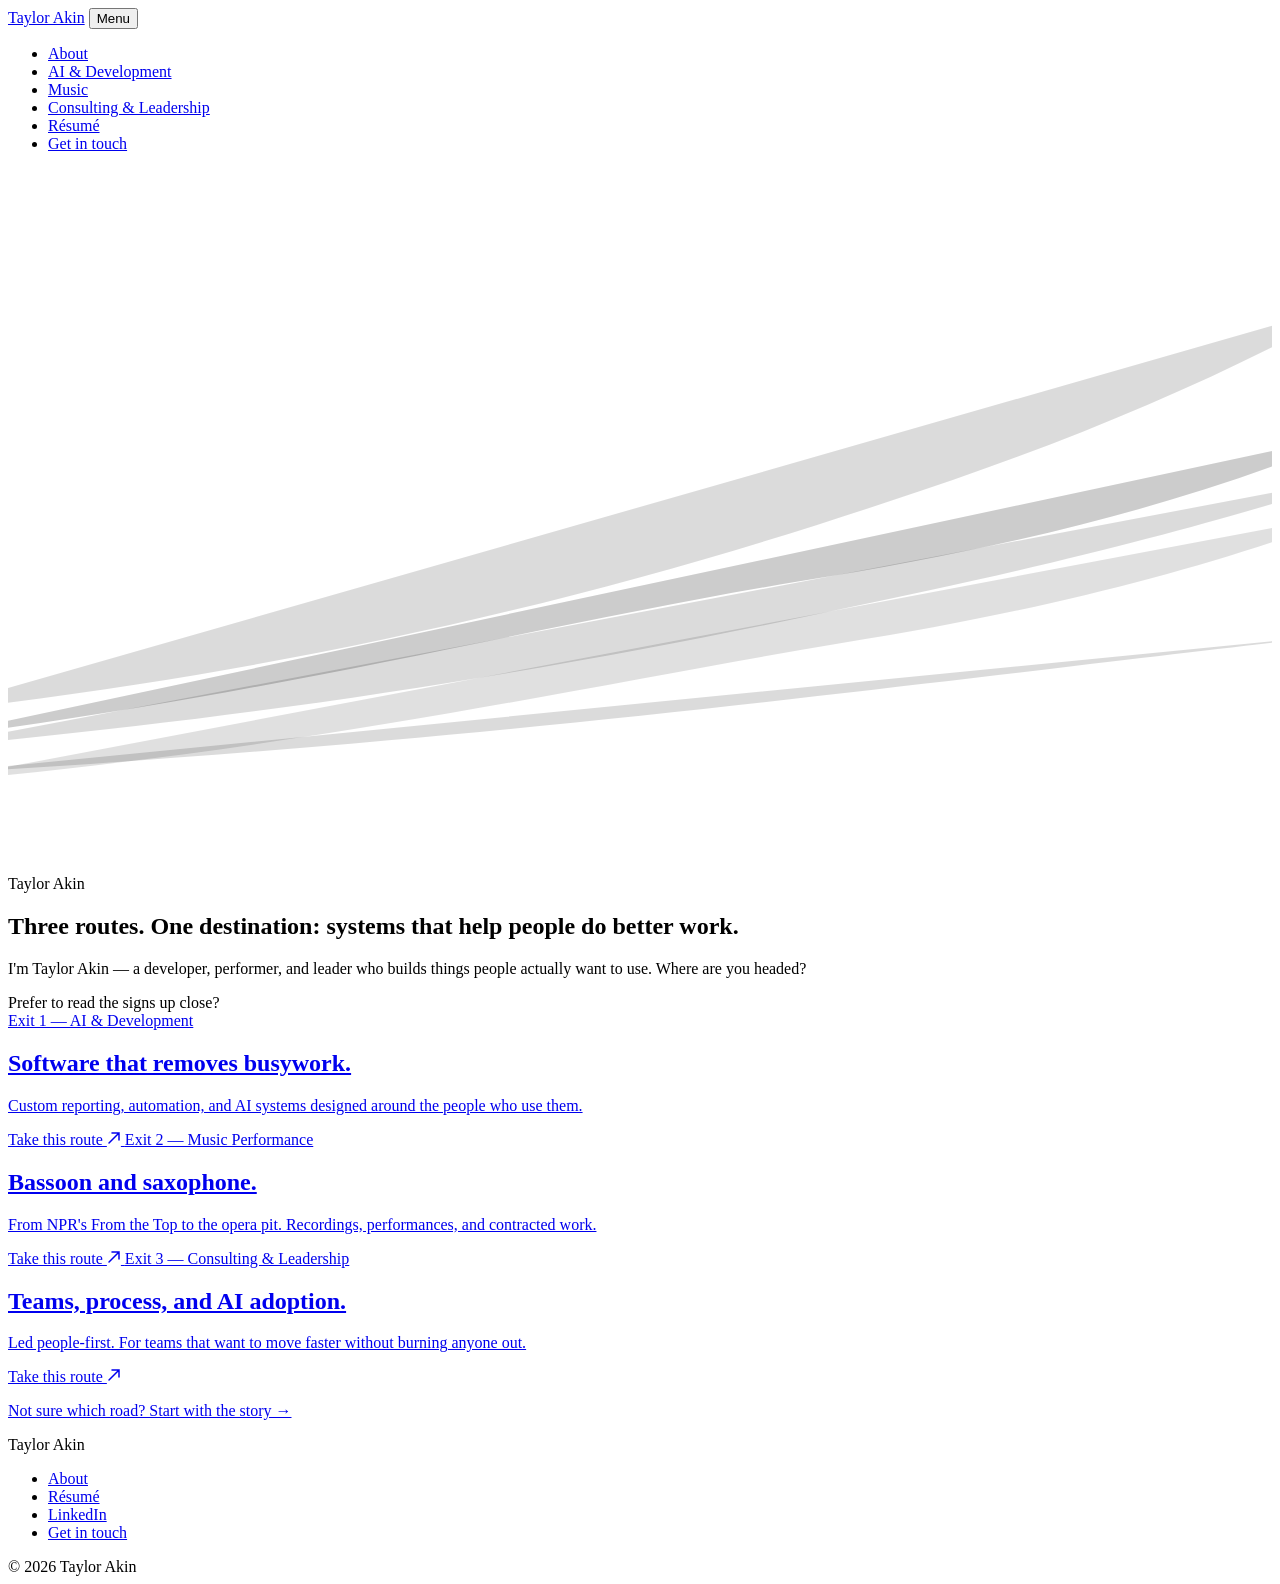
==== commit 457ce5d8: "Fix: use relative paths so base href resolves correctly on Github Pages Absolute paths (leading /) i" ====
--- a/index.html
+++ b/index.html
@@ -10,25 +10,25 @@
   <meta property="og:description" content="Taylor Akin builds systems that help people do better work — AI-powered software, contracted music performance, and people-first technical leadership.">
   <meta property="og:type" content="website">
   <meta property="og:site_name" content="Taylor Akin">
-  <link rel="icon" type="image/svg+xml" href="/assets/favicon.svg">
+  <link rel="icon" type="image/svg+xml" href="assets/favicon.svg">
   <link rel="preconnect" href="https://fonts.googleapis.com">
   <link rel="preconnect" href="https://fonts.gstatic.com" crossorigin>
   <link href="https://fonts.googleapis.com/css2?family=Inter:wght@400;500&family=Space+Grotesk:wght@500&display=swap" rel="stylesheet">
-  <link rel="stylesheet" href="/assets/css/style.css">
+  <link rel="stylesheet" href="assets/css/style.css">
 </head>
 <body>
 
   <header class="nav">
     <div class="container nav-inner">
-      <a class="nav-brand" href="/">Taylor Akin</a>
+      <a class="nav-brand" href=".">Taylor Akin</a>
       <button class="nav-toggle" aria-expanded="false" aria-controls="nav-links">Menu</button>
       <ul class="nav-links" id="nav-links">
-        <li><a href="/about/">About</a></li>
-        <li><a href="/ai-development/">AI &amp; Development</a></li>
-        <li><a href="/music/">Music</a></li>
-        <li><a href="/consulting-leadership/">Consulting &amp; Leadership</a></li>
-        <li><a href="/resume/">Résumé</a></li>
-        <li><a class="btn btn-primary btn-compact" href="/contact/">Get in touch</a></li>
+        <li><a href="about/">About</a></li>
+        <li><a href="ai-development/">AI &amp; Development</a></li>
+        <li><a href="music/">Music</a></li>
+        <li><a href="consulting-leadership/">Consulting &amp; Leadership</a></li>
+        <li><a href="resume/">Résumé</a></li>
+        <li><a class="btn btn-primary btn-compact" href="contact/">Get in touch</a></li>
       </ul>
     </div>
   </header>
@@ -62,7 +62,7 @@
       <div class="container">
         <span class="eyebrow reveal">Prefer to read the signs up close?</span>
         <div class="exit-grid mt-5">
-          <a class="exit-card reveal" href="/ai-development/">
+          <a class="exit-card reveal" href="ai-development/">
             <span class="eyebrow"><span class="exit-dot exit-dot--teal"></span>Exit 1 — AI &amp; Development</span>
             <h2>Software that removes busywork.</h2>
             <p>Custom reporting, automation, and AI systems designed around the people who use them.</p>
@@ -70,7 +70,7 @@
               <svg width="14" height="14" viewBox="0 0 14 14" fill="none"><path d="M2 12 L12 2 M5 2 H12 V9" stroke="currentColor" stroke-width="1.5" stroke-linecap="round"/></svg>
             </span>
           </a>
-          <a class="exit-card reveal reveal-delay-1" href="/music/">
+          <a class="exit-card reveal reveal-delay-1" href="music/">
             <span class="eyebrow"><span class="exit-dot exit-dot--rose"></span>Exit 2 — Music Performance</span>
             <h2>Bassoon and saxophone.</h2>
             <p>From NPR's From the Top to the opera pit. Recordings, performances, and contracted work.</p>
@@ -78,7 +78,7 @@
               <svg width="14" height="14" viewBox="0 0 14 14" fill="none"><path d="M2 12 L12 2 M5 2 H12 V9" stroke="currentColor" stroke-width="1.5" stroke-linecap="round"/></svg>
             </span>
           </a>
-          <a class="exit-card reveal reveal-delay-2" href="/consulting-leadership/">
+          <a class="exit-card reveal reveal-delay-2" href="consulting-leadership/">
             <span class="eyebrow"><span class="exit-dot exit-dot--green"></span>Exit 3 — Consulting &amp; Leadership</span>
             <h2>Teams, process, and AI adoption.</h2>
             <p>Led people-first. For teams that want to move faster without burning anyone out.</p>
@@ -87,7 +87,7 @@
             </span>
           </a>
         </div>
-        <p class="center mt-8 reveal"><a href="/about/">Not sure which road? Start with the story →</a></p>
+        <p class="center mt-8 reveal"><a href="about/">Not sure which road? Start with the story →</a></p>
       </div>
     </section>
   </main>
@@ -96,16 +96,16 @@
     <div class="container footer-inner">
       <span class="nav-brand">Taylor Akin</span>
       <ul class="footer-links">
-        <li><a href="/about/">About</a></li>
-        <li><a href="/resume/">Résumé</a></li>
+        <li><a href="about/">About</a></li>
+        <li><a href="resume/">Résumé</a></li>
         <li><a href="https://www.linkedin.com/in/taylor-akin" rel="noopener" target="_blank">LinkedIn</a></li>
-        <li><a href="/contact/">Get in touch</a></li>
+        <li><a href="contact/">Get in touch</a></li>
       </ul>
       <span>© <span data-year>2026</span> Taylor Akin</span>
     </div>
   </footer>
 
-  <script src="/assets/js/main.js"></script>
-  <script src="/assets/js/highway.js"></script>
+  <script src="assets/js/main.js"></script>
+  <script src="assets/js/highway.js"></script>
 </body>
 </html>
